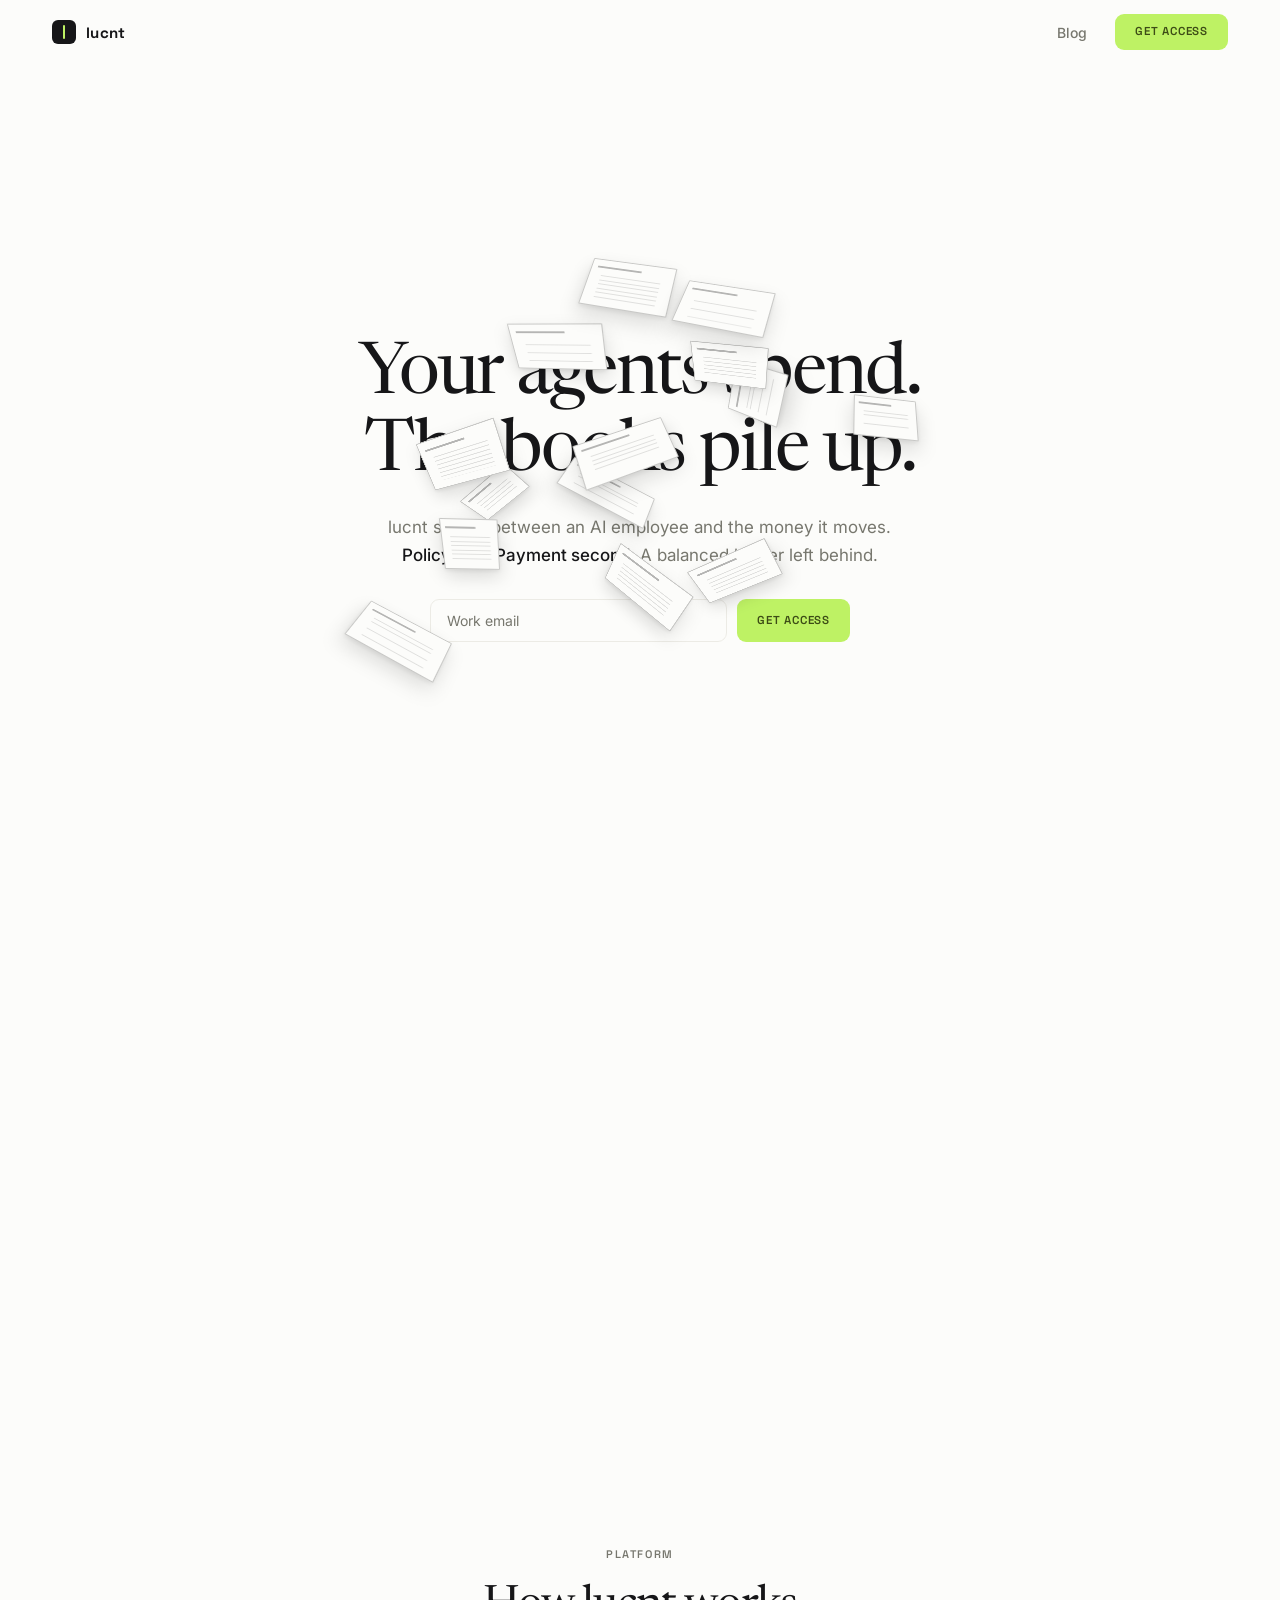
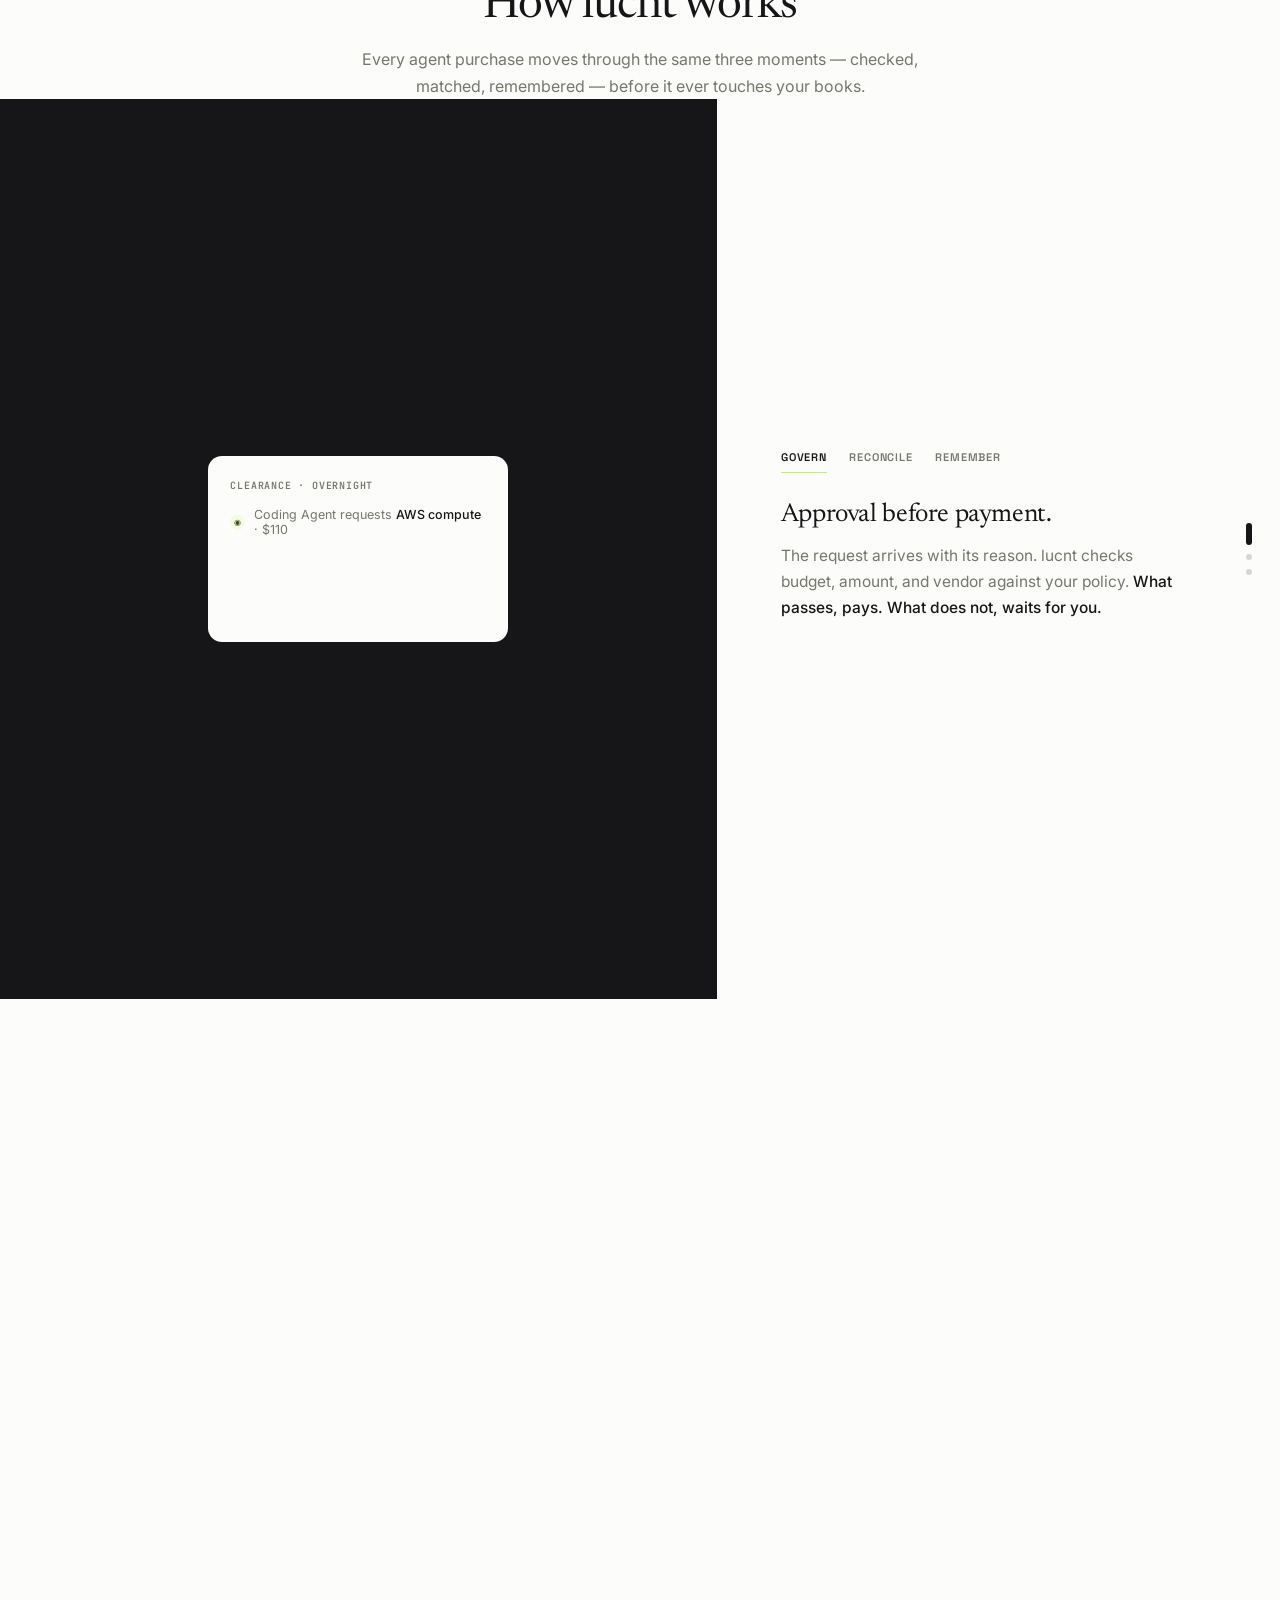
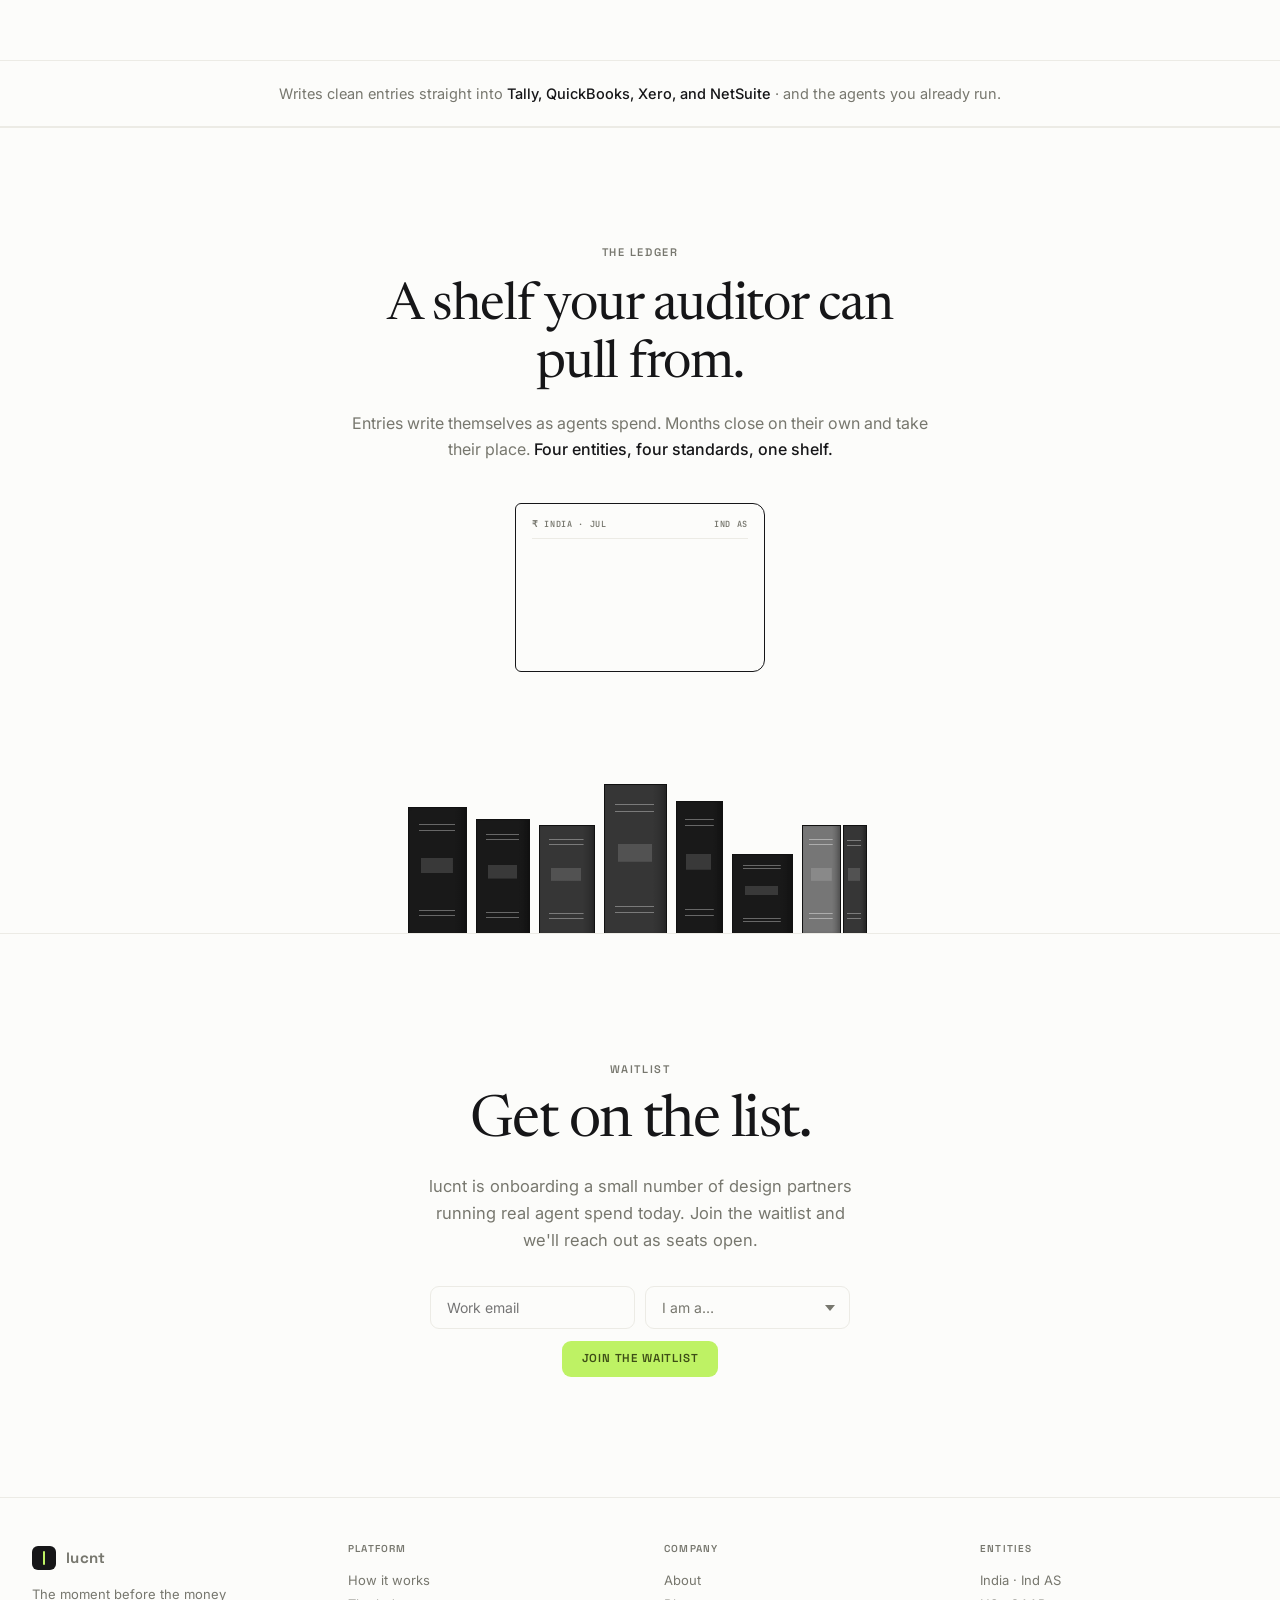
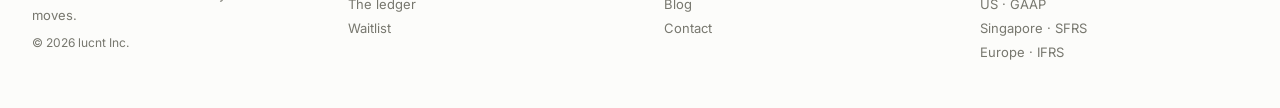
==== lucnt.html @ f4a1ef60 "lucnt website" ====
<!DOCTYPE html>
<html lang="en">
<head>
<meta charset="UTF-8">
<meta name="viewport" content="width=device-width, initial-scale=1.0">
<title>lucnt — Your agents spend. The books write themselves.</title>
<meta name="description" content="lucnt stands between an AI employee and the money it moves. Policy first. Payment second. A balanced ledger left behind.">
<link rel="preconnect" href="https://fonts.googleapis.com">
<link rel="preconnect" href="https://fonts.gstatic.com" crossorigin>
<link href="https://fonts.googleapis.com/css2?family=Newsreader:opsz,wght@6..72,400;6..72,500&family=Space+Grotesk:wght@500;600;700&family=Inter:wght@400;500;600&family=JetBrains+Mono:wght@500;600&display=swap" rel="stylesheet">
<link rel="stylesheet" href="css/styles.css">
<script src="js/main.js" defer></script>
</head>
<body>
<noscript>lucnt governs every purchase an AI agent makes: policy before payment, then balanced, taxed, reconciled books written automatically.</noscript>

<nav id="nav"><div class="in">
  <a class="brand" href="#hero"><span class="markq"></span>lucnt</a>
  <div class="nav-actions">
    <a class="nav-link" href="#blog">Blog</a>
    <a class="btn-lime" href="#cta">Get access</a>
  </div>
</div></nav>

<div id="bookLayer" aria-hidden="true"></div>

<div class="spaPage active" id="page-home">

<!-- ===== HERO ===== -->
<section id="hero">
  <div class="heroCopy">
    <h1 class="rv">Your agents spend.<br>The books pile up.</h1>
    <p class="sub rv">lucnt stands between an AI employee and the money it moves. <b>Policy first. Payment second.</b> A balanced ledger left behind.</p>
    <form class="cap rv" data-cap name="hero-access" method="POST" data-netlify="true" netlify-honeypot="bot-field">
      <input type="hidden" name="form-name" value="hero-access">
      <p hidden><label>Don't fill this out if you're human: <input name="bot-field"></label></p>
      <label class="sr-only" for="em1">Work email</label>
      <input id="em1" name="email" type="email" required placeholder="Work email">
      <button class="btn-lime" type="submit">Get access</button>
    </form>
  </div>
</section>

<!-- scroll-driven organize runway: the fallen books straighten into a shelf as this scrolls by -->
<div id="bridge"></div>

<!-- ===== PLATFORM ===== -->
<section id="plat">
  <div class="platIntro">
    <span class="eyebrow rv">Platform</span>
    <h2 class="rv">How lucnt works</h2>
    <p class="rv">Every agent purchase moves through the same three moments &mdash; checked, matched, remembered &mdash; before it ever touches your books.</p>
  </div>
  <div id="platSticky">
    <div class="platFull">
      <div class="canvasPanel" id="canvasPanel">

        <!-- SCENE 1 · GOVERN -->
        <div class="scene s-go on" data-s="0">
          <div class="focal" id="goCard">
            <div class="ft"><span>Clearance &middot; overnight</span><span class="tag" id="goTag">TX-4469</span></div>
            <div class="frow in"><span class="c">&#9673;</span><span>Coding Agent requests <b>AWS compute</b> &middot; $110</span></div>
            <div class="frow" data-r="1"><span class="c">&#10003;</span><span><b>Budget</b> &middot; $320 available</span></div>
            <div class="frow" data-r="2"><span class="c">&#10003;</span><span><b>Ceiling</b> &middot; $110 is under $200</span></div>
            <div class="frow" data-r="3"><span class="c hold">&#9679;</span><span><b>Vendor</b> &middot; AWS not pre-approved</span></div>
            <span class="focalBtn" id="goBtn">&#10003; Approve AWS for Coding</span>
            <span class="focalStamp" id="goStamp">APPROVED &middot; TX-4469</span>
          </div>
        </div>

        <!-- SCENE 2 · RECONCILE -->
        <div class="scene s-rc" data-s="1">
          <div class="focal" id="rcCard">
            <div class="ft"><span>Reconcile &middot; INV-OA-4471</span><span class="tag" id="rcTag">1 HELD</span></div>
            <div class="frow in"><span class="c">&#10003;</span><span><b>Invoice</b> &middot; &#8377;15,299 matched</span></div>
            <div class="frow" data-r="1"><span class="c">&#10003;</span><span><b>Payment</b> &middot; card 0072 matched</span></div>
            <div class="frow" data-r="2"><span class="c">&#10003;</span><span><b>Journal</b> &middot; JE-4471 balanced</span></div>
            <div class="frow" data-r="3"><span class="c bad">&#33;</span><span><b>Duplicate</b> &middot; &#8377;15,299 seen twice</span></div>
            <div class="frow" data-r="4"><span class="c">&#8635;</span><span><b>Refund</b> &middot; filed automatically</span></div>
          </div>
        </div>

        <!-- SCENE 3 · REMEMBER -->
        <div class="scene s-me" data-s="2">
          <div class="focal" id="meCard">
            <div class="ft"><span>Policy memory</span><span class="tag" id="meTag">UPDATED</span></div>
            <div class="frow in"><span class="c">&#10003;</span><span>GPT&#8209;5 routes above 128K only</span></div>
            <div class="frow" data-r="1"><span class="c">&#10003;</span><span>Canva spend always needs a receipt</span></div>
            <div class="frow" data-r="2"><span class="c">&#10003;</span><span>Ops team flies standard tier</span></div>
            <div class="frow" data-r="3"><span class="c hold">&#9673;</span><span>New: route summaries to <b>Claude</b> &middot; saves &#8377;18.4L/yr</span></div>
            <span class="focalBtn" id="meBtn">Apply this policy</span>
            <span class="focalStamp" id="meStamp">POLICY UPDATED &middot; BY MEMORY</span>
          </div>
        </div>

      </div>
      <div class="platCopy">
        <div class="tabs">
          <span class="pill on" data-t="0">Govern</span>
          <span class="pill" data-t="1">Reconcile</span>
          <span class="pill" data-t="2">Remember</span>
        </div>
        <div class="chapters">
          <div class="chapter on" data-c="0">
            <h3>Approval before payment.</h3>
            <p>The request arrives with its reason. lucnt checks budget, amount, and vendor against your policy. <b>What passes, pays. What does not, waits for you.</b></p>
          </div>
          <div class="chapter" data-c="1">
            <h3>Everything finds its match.</h3>
            <p>Invoices meet payments meet entries. Duplicates cancel themselves and file the refund. <b>The one true exception is set aside with a name on it.</b></p>
          </div>
          <div class="chapter" data-c="2">
            <h3>Decisions become memory.</h3>
            <p>Every ruling is kept. When the same question returns, lucnt already knows. <b>And it tells you when the policy itself should change.</b></p>
          </div>
        </div>
      </div>
    </div>
    <div class="dotRail"><span class="dot on" data-d="0"></span><span class="dot" data-d="1"></span><span class="dot" data-d="2"></span></div>
  </div>

  <!-- mobile stacked chapters -->
  <div class="m-ch"><span class="pillm">Govern</span><h3>Approval before payment.</h3><p>Budget, amount, and vendor checked against your policy before money moves. What passes, pays. What does not, waits for you.</p></div>
  <div class="m-ch"><span class="pillm">Reconcile</span><h3>Everything finds its match.</h3><p>Invoices meet payments meet entries. Duplicates cancel themselves and file the refund.</p></div>
  <div class="m-ch"><span class="pillm">Remember</span><h3>Decisions become memory.</h3><p>Every ruling is kept, and lucnt tells you when the policy itself should change.</p></div>
</section>

<!-- ===== WORKS WITH ===== -->
<section id="strip">
  <p>Writes clean entries straight into <b>Tally, QuickBooks, Xero, and NetSuite</b> &middot; and the agents you already run.</p>
</section>

<!-- ===== BOOKS ===== -->
<section id="books">
  <div class="head">
    <span class="eyebrow rv">The ledger</span>
    <h2 class="rv">A shelf your auditor can pull from.</h2>
    <p class="lead rv">Entries write themselves as agents spend. Months close on their own and take their place. <b>Four entities, four standards, one shelf.</b></p>
  </div>
  <div class="ledgerStage" aria-hidden="true">
    <div class="page" id="ledgerPage">
      <div class="ph"><span>&#8377; INDIA &middot; JUL</span><span>IND AS</span></div>
      <div class="je"><span><b>Dr</b> R&amp;D Software</span><span>15,299</span></div>
      <div class="je"><span><b>Dr</b> Input IGST 18%</span><span>2,754</span></div>
      <div class="je"><span><b>Cr</b> OpenAI payable</span><span>18,053</span></div>
      <div class="je"><span><b>Cr</b> Output IGST RCM</span><span>2,754</span></div>
      <div class="bal">BALANCED &#10003;</div>
    </div>
  </div>
  <div class="shelf" id="shelfBooks" aria-hidden="true"></div>
</section>

<!-- ===== CTA ===== -->
<section id="cta">
  <span class="eyebrow">Waitlist</span>
  <h2>Get on the list.</h2>
  <p class="body">lucnt is onboarding a small number of design partners running real agent spend today. Join the waitlist and we'll reach out as seats open.</p>

  <form class="wait" id="waitForm" name="waitlist" method="POST" data-netlify="true" netlify-honeypot="bot-field">
    <input type="hidden" name="form-name" value="waitlist">
    <p hidden><label>Don't fill this out if you're human: <input name="bot-field"></label></p>
    <div class="waitRow">
      <label class="sr-only" for="wEmail">Work email</label>
      <input id="wEmail" name="email" type="email" required placeholder="Work email">
      <label class="sr-only" for="wRole">Your role</label>
      <select id="wRole" name="role">
        <option value="">I am a&hellip;</option>
        <option>Founder</option>
        <option>Finance / Ops</option>
        <option>Engineer</option>
        <option>Just curious</option>
      </select>
    </div>
    <button class="btn-lime" type="submit">Join the waitlist</button>
  </form>

  <div class="waitDone" id="waitDone">
    <span class="waitCheck">&#10003;</span>
    <p><b>You're on the list.</b> We read every request personally and reach out as design-partner seats open.</p>
  </div>
</section>

<footer><div class="in">
  <div class="col">
    <a class="brand" href="#hero"><span class="markq"></span>lucnt</a>
    <p class="tag">The moment before the money moves.</p>
    <p class="c">&copy; 2026 lucnt Inc.</p>
  </div>
  <div class="col"><span class="lbl">Platform</span><a href="#plat">How it works</a><a href="#books">The ledger</a><a href="#cta">Waitlist</a></div>
  <div class="col"><span class="lbl">Company</span><a href="#hero">About</a><a href="#blog">Blog</a><a href="#cta">Contact</a></div>
  <div class="col"><span class="lbl">Entities</span><a href="#books">India &middot; Ind AS</a><a href="#books">US &middot; GAAP</a><a href="#books">Singapore &middot; SFRS</a><a href="#books">Europe &middot; IFRS</a></div>
</div></footer>

</div><!-- /page-home -->

<!-- ===== BLOG INDEX ===== -->
<div class="spaPage" id="page-blog">
  <div class="blogWrap">
    <div class="head">
      <span class="eyebrow">Blog</span>
      <h1>Notes on agents that spend.</h1>
      <p>What we're learning about AI employees, their money, and the books that have to keep up with both.</p>
    </div>
    <div class="blogList">
      <a class="post" href="#post-agent-economy">
        <span class="meta">01 &middot; The agent economy</span>
        <h2>Your business already has a new employee with a company card.</h2>
        <p>AI agents are booking compute, renewing subscriptions, and hiring contractors, often before anyone signs off. Here is what changes when the spender is not a person.</p>
        <span class="read">Read the piece &rarr;</span>
      </a>
      <a class="post" href="#post-policy">
        <span class="meta">02 &middot; How lucnt thinks</span>
        <h2>Approval has to happen before the money moves, not after.</h2>
        <p>Most finance tools are built to record what already happened. That works for humans, who ask first. Agents don't. Here is why the check has to move upstream of the payment.</p>
        <span class="read">Read the piece &rarr;</span>
      </a>
      <a class="post" href="#post-books">
        <span class="meta">03 &middot; Under the hood</span>
        <h2>Four currencies, four standards, one shelf that closes itself.</h2>
        <p>A single agent decision can trigger IGST in India, sales tax questions in the US, and a GST reverse charge in Singapore, all from one line of code. Here is how that becomes a balanced ledger.</p>
        <span class="read">Read the piece &rarr;</span>
      </a>
    </div>
  </div>
</div>

<!-- ===== POST 1 ===== -->
<div class="spaPage" id="page-post-agent-economy">
  <article>
    <a class="back" href="#blog">&larr; Blog</a>
    <h1>Your business already has a new employee with a company card.</h1>
    <p class="dek">It doesn't sleep, doesn't ask before it buys, and doesn't know what a chart of accounts is. It's already spending your money.</p>
    <p class="byline">lucnt team &middot; agent economy</p>
    <div class="artBody">
      <p>Somewhere in your stack right now, an agent is deciding whether to spend money. It might be a coding assistant reaching for a bigger compute tier at 3am. It might be a research agent renewing a data subscription it started last month. It might be an ops agent booking a contractor to fix something before a human even knew it was broken.</p>
      <p>None of these are hypothetical. They are the ordinary, unglamorous behavior of tools that were built to get a job done, and spending money is now part of getting the job done. <b>The agent isn't asking for a budget. It's just moving.</b></p>
      <h2>The finance stack assumed a human would click "pay"</h2>
      <p>Every tool your finance team already owns, QuickBooks, Ramp, Brex, NetSuite, was designed around a simple assumption: a person decides to spend, then the software records it. The person is the control. The software is the memory.</p>
      <p>That assumption quietly breaks the moment the spender is a machine. An agent doesn't pause to consider whether $400 on a new API tier is a reasonable idea this month. It doesn't know your vendor is supposed to be pre-approved. It doesn't file a tax code. It just spends, because spending was the fastest way to finish the task it was given.</p>
      <p class="pull">The control humans provided for free, judgment before the transaction, doesn't exist for agents unless someone builds it in.</p>
      <h2>Volume changes the shape of the problem</h2>
      <p>A single overspending employee is a conversation with their manager. A single agent making the same kind of decision, at machine speed, across every task it runs, is a pattern. Multiply that by every agent your company now runs, coding, research, ops, support, and the pattern becomes the majority of your transaction volume before anyone notices it happened.</p>
      <p>This isn't a warning about AI running wild. Most of these decisions are fine. The problem is that "mostly fine" isn't good enough for money, and there has never been a layer built to tell the difference between the decision that's fine and the one that isn't, <b>before</b> the payment clears.</p>
      <h2>What actually needs to change</h2>
      <p>Not the agents. They're doing their job. What needs to change is where the check happens. Today, oversight happens after the fact, in a monthly close, in a surprised Slack message from finance, in a reconciliation that finds the anomaly three weeks too late.</p>
      <p>The fix isn't slowing the agents down. It's moving the judgment earlier, into the half-second between the decision and the transaction, so policy gets a vote before the money moves instead of a postmortem after it's gone.</p>
    </div>
    <div class="cta-inline">
      <p>That's the layer lucnt builds. One call, <b>agent.spend(vendor, amount, reason)</b>, checks policy before payment and leaves a balanced, tax-correct entry behind it.</p>
      <a href="#cta">See how it works</a>
    </div>
  </article>
</div>

<!-- ===== POST 2 ===== -->
<div class="spaPage" id="page-post-policy">
  <article>
    <a class="back" href="#blog">&larr; Blog</a>
    <h1>Approval has to happen before the money moves, not after.</h1>
    <p class="dek">A human asks permission because asking is free and being wrong is expensive. An agent has no reason to ask, unless you give it one.</p>
    <p class="byline">lucnt team &middot; how lucnt thinks</p>
    <div class="artBody">
      <p>Think about how spend approval actually works for a person. Someone wants to buy a $2,000 tool. They open a request, a manager looks at it, and money moves only after a human has said yes. The check happens <b>before</b> the transaction, and it happens because asking first is simply what people do when the money isn't theirs.</p>
      <p>Now think about how the same request looks coming from an agent. There is no pause. There is no instinct to check with someone first. The agent's job is to finish the task, and if finishing the task means buying the tool, it buys the tool. It isn't being reckless. It's doing exactly what it was told, at a speed no approval workflow built for humans was designed to catch.</p>
      <h2>Why "record it and review it later" doesn't work here</h2>
      <p>Most financial software, including the good, expensive kind, is built around a single pattern: transaction happens, then software records it, categorizes it, and eventually someone reviews it. That pattern works fine when a human already did the judgment part before the transaction. The software's job was only ever to remember, not to decide.</p>
      <p>Take that same pattern and point it at agent spend, and the judgment step is simply missing. You get a perfect, well-organized record of decisions nobody checked. The books close on time. The problem is what's already inside them.</p>
      <p class="pull">A ledger that's accurate after the fact isn't the same thing as a ledger that was ever in control.</p>
      <h2>Moving the check upstream</h2>
      <p>The fix is not more dashboards or faster reconciliation. It's moving the decision to the only place it can still matter: before the payment executes. Budget, vendor, and amount get checked against policy in the same half-second the agent tries to spend. If the request clears, it pays immediately, with no human in the loop for the routine case. If it doesn't, it waits, with a clear reason attached, for the person who should actually decide.</p>
      <p>This is a small architectural difference with a large practical one. It means the agent still moves at agent speed for the 95% of decisions that are genuinely fine, and a human only sees the request that was actually worth their attention. Nobody is reviewing a spreadsheet of everything. Someone is approving the one thing that needed a person.</p>
      <h2>What this means for a finance team</h2>
      <p>It means the job changes from archaeology to governance. Instead of digging through a month of transactions looking for what an agent shouldn't have bought, a controller sets the policy once, budgets, vendors, ceilings, and the system enforces it at the only moment enforcement can work: before the money is gone.</p>
    </div>
    <div class="cta-inline">
      <p>This is the whole idea behind <b>agent.spend(vendor, amount, reason)</b>: policy runs first, payment runs second, and the ledger is a byproduct of a decision that was already correct.</p>
      <a href="#plat">See how the check runs</a>
    </div>
  </article>
</div>

<!-- ===== POST 3 ===== -->
<div class="spaPage" id="page-post-books">
  <article>
    <a class="back" href="#blog">&larr; Blog</a>
    <h1>Four currencies, four standards, one shelf that closes itself.</h1>
    <p class="dek">An agent doesn't know it just triggered a reverse charge in three countries. It just knows the task is done.</p>
    <p class="byline">lucnt team &middot; under the hood</p>
    <div class="artBody">
      <p>Picture a research agent that needs a better model for a difficult task. It's routed through your infrastructure in Singapore, billed in US dollars, used by a team that reports in India, and the invoice technically belongs to a European entity that holds the vendor contract. One decision. Four jurisdictions.</p>
      <p>To the agent, this is a single, simple action: call the API, get the answer, move on. To your books, it's four separate obligations that all have to be correct at once.</p>
      <div class="tablewrap">
        <div class="trow2 head"><span>Entity</span><span>Standard</span><span>Tax treatment</span></div>
        <div class="trow2"><span>India</span><span>Ind AS</span><span>18% IGST, reverse charge</span></div>
        <div class="trow2"><span>United States</span><span>US GAAP</span><span>No VAT, &sect;174A R&amp;D expensing</span></div>
        <div class="trow2"><span>Singapore</span><span>SFRS</span><span>9% GST, reverse charge</span></div>
        <div class="trow2"><span>Ireland (EU)</span><span>IFRS</span><span>23% VAT, reverse charge</span></div>
      </div>
      <h2>Why this used to be a human's job</h2>
      <p>Multi-entity accounting has always required someone who understood all four of those rows at once, and knew which one applied to which transaction. That's a real, specialized skill, and it's exactly why closing the books took days instead of minutes: a person had to look at the transaction, work out where it actually sat, and write the correct entry by hand.</p>
      <p>Agents don't change what's required. They change how often it's required. A finance team that used to see a handful of cross-border transactions a week now sees them constantly, because an agent doesn't take weekends and doesn't wait for a convenient batch of similar purchases to review together.</p>
      <p class="pull">The rules didn't get simpler. The frequency just stopped being something a person could keep up with.</p>
      <h2>What "the books write themselves" actually means</h2>
      <p>It doesn't mean skipping the accounting. It means the same judgment a skilled controller would apply, which entity, which standard, which tax treatment, runs automatically the moment the agent's request clears policy. The debit and credit lines, the correct IGST or VAT treatment, the currency conversion, all of it gets written in the same motion as the approval, not reconstructed later from a pile of receipts.</p>
      <p>Each entity keeps its own shelf: India under Ind AS, the US under GAAP, Singapore under SFRS, Ireland under IFRS. When a month closes, it closes because every entry in it was already correct, not because someone spent three days making it correct after the fact.</p>
      <h2>The part that actually matters to an auditor</h2>
      <p>A balanced ledger is table stakes. What an auditor actually wants is a reason attached to every line: why this vendor was approved, why this entity absorbed the cost, why this tax treatment applied. That reasoning is what usually gets lost when books are reconstructed after the spend. It's the one thing that has to survive if the books are going to be trusted, not just balanced.</p>
    </div>
    <div class="cta-inline">
      <p>Every entry lucnt writes carries the reasoning that produced it, so the shelf your auditor pulls from is never just numbers.</p>
      <a href="#books">See the ledger</a>
    </div>
  </article>
</div>
</body>
</html>
---- css/styles.css ----
/* lucnt — styles. Design tokens live in :root; sections are grouped by comment banners. */
:root{
  --paper:#FCFCFA;
  --ink:#161618; --gray:#77776E;
  --faint:#ECEBE5;
  --lime:#BEF264; --lime-ink:#3D4D16; --limewash:#F4FBE3;
  --serif:"Newsreader",Georgia,serif;
  --grot:"Space Grotesk",Inter,sans-serif;
  --mono:"JetBrains Mono",ui-monospace,monospace;
  --soft:cubic-bezier(.4,0,.2,1);
  --snap:cubic-bezier(.3,1.35,.5,1);
}
*{margin:0;padding:0;box-sizing:border-box}
html{scroll-behavior:smooth}
body{background:var(--paper);color:var(--ink);font:400 16px/1.6 Inter,system-ui,sans-serif;-webkit-font-smoothing:antialiased;overflow-x:hidden}
::selection{background:var(--lime);color:var(--ink)}
a{color:inherit;text-decoration:none}
button{font:inherit;border:none;background:none;cursor:pointer;color:inherit}
.eyebrow{font:600 11px/1 var(--grot);letter-spacing:.14em;text-transform:uppercase;color:var(--gray)}
.rv{opacity:0;transform:translateY(10px);transition:opacity .6s var(--soft),transform .6s var(--soft)}
.rv.in{opacity:1;transform:none}
.sr-only{position:absolute;width:1px;height:1px;padding:0;margin:-1px;overflow:hidden;clip:rect(0,0,0,0);white-space:nowrap;border:0}

/* ===== NAV ===== */
nav{position:fixed;top:0;left:0;right:0;z-index:60;border-bottom:1px solid transparent;transition:background .25s,border-color .25s}
nav.solid{background:rgba(252,252,250,.92);backdrop-filter:blur(8px);border-color:var(--faint)}
nav .in{max-width:1240px;margin:0 auto;padding:0 32px;height:64px;display:flex;align-items:center;justify-content:space-between}
.brand{display:flex;align-items:center;gap:10px;font:700 15px/1 var(--grot);letter-spacing:.02em}
.markq{width:24px;height:24px;border-radius:6px;background:var(--ink);position:relative}
.markq::before{content:"";position:absolute;left:11px;top:5px;bottom:5px;width:2px;background:var(--lime);border-radius:2px}
.btn-lime{display:inline-flex;align-items:center;gap:8px;background:var(--lime);color:var(--lime-ink);font:600 11.5px/1 var(--grot);letter-spacing:.07em;text-transform:uppercase;padding:12px 20px;border-radius:9px;transition:filter .15s}
.btn-lime:hover{filter:brightness(.96)}
.nav-actions{display:flex;align-items:center;gap:28px}
.nav-link{font:500 14px Inter;color:var(--gray)}

/* ===== HERO ===== */
#hero{min-height:100vh;position:relative;display:flex;align-items:center;justify-content:center;overflow:hidden;padding-top:64px}
.heroCopy{text-align:center;padding:0 24px;position:relative;z-index:2}
.heroCopy h1{font:400 clamp(40px,5.6vw,72px)/1.08 var(--serif);letter-spacing:-.03em;max-width:820px;margin:16px auto 0}
.heroCopy .sub{font:400 17px/1.65 Inter;color:var(--gray);max-width:520px;margin:20px auto 0}
.heroCopy .sub b{color:var(--ink);font-weight:500}
.cap{display:flex;gap:10px;max-width:420px;margin:30px auto 0}
.cap input{flex:1;min-width:0;border:1px solid var(--faint);border-radius:9px;padding:12px 16px;font:400 14px Inter;background:var(--paper);color:var(--ink);outline:none}
.cap input::placeholder{color:var(--gray)}
.cap input:focus{border-color:var(--gray)}
.cap-done{display:inline-flex;align-items:center;font:400 14px Inter;color:var(--lime-ink);background:var(--limewash);padding:12px 18px;border-radius:9px}
#bridge{height:60vh}

/* ===== SHELF ENGINE ===== */
.shelf{position:relative;width:100%}
#shelfBooks{height:280px}
/* shared black-and-white book spine (shelf + falling overlay) */
.book,.fbook .book{
  --bk-fill:#161616;
  --bk-line:rgba(255,255,255,.34);
  --bk-label:rgba(255,255,255,.14);
  --bk-sheen:rgba(0,0,0,.22);
  border:1.5px solid #111;overflow:hidden;
  background-color:var(--bk-fill);
  background-repeat:no-repeat;
  background-image:
    linear-gradient(var(--bk-line),var(--bk-line)),
    linear-gradient(var(--bk-line),var(--bk-line)),
    linear-gradient(var(--bk-label),var(--bk-label)),
    linear-gradient(var(--bk-line),var(--bk-line)),
    linear-gradient(var(--bk-line),var(--bk-line)),
    linear-gradient(90deg,transparent 78%,var(--bk-sheen));
  background-size:64% 1.4px,64% 1.4px,56% 12%,64% 1.4px,64% 1.4px,100% 100%;
  background-position:center 13%,center 17.5%,center 45%,center 82.5%,center 87%,0 0;
}
.shelf .book{position:absolute;bottom:0;border-bottom:none;transform-origin:bottom center;box-shadow:inset -2px 0 3px rgba(0,0,0,.12)}
/* pure neutral grayscale — black to white, no warm tint. dark spines dominate, a few light for contrast */
.bk-black{--bk-fill:#0a0a0a}
.bk-ink{--bk-fill:#191919}
.bk-slate{--bk-fill:#363636}
.bk-gray{--bk-fill:#767676;--bk-line:rgba(255,255,255,.40)}
.bk-pale{--bk-fill:#d7d7d7;--bk-line:rgba(0,0,0,.34);--bk-label:rgba(0,0,0,.12);--bk-sheen:rgba(0,0,0,.10)}
.bk-paper{--bk-fill:#efefef;--bk-line:rgba(0,0,0,.36);--bk-label:rgba(0,0,0,.13);--bk-sheen:rgba(0,0,0,.09)}

/* ===== FALLING BOOK OVERLAY (hero -> platform continuity) ===== */
#bookLayer{position:fixed;inset:0;pointer-events:none;z-index:6;overflow:hidden;transition:opacity .5s ease}
#bookLayer.hide{opacity:0}
.fbook{position:absolute;left:0;top:0;overflow:visible;animation:bkIn .5s ease both}
@keyframes bkIn{from{opacity:0}to{opacity:1}}
/* a falling item is a paper page that binds into a book spine as it organizes */
.fbook .skin{position:absolute;inset:0;overflow:hidden}
.fbook .book{opacity:0;box-shadow:inset -2px 0 3px rgba(0,0,0,.14)}
.fbook .paper{
  background:#fcfcfa;border:1px solid rgba(17,17,17,.22);border-radius:1px;
  transform-origin:50% 45%;backface-visibility:hidden;will-change:transform;
  box-shadow:0 9px 20px rgba(0,0,0,.13),0 2px 5px rgba(0,0,0,.07);
  background-repeat:no-repeat;
  background-image:
    linear-gradient(rgba(17,17,17,.30),rgba(17,17,17,.30)),
    repeating-linear-gradient(to bottom,transparent 0 3.5px,rgba(17,17,17,.12) 3.5px 4.5px);
  background-size:54% 2px,72% 58%;
  background-position:15% 15%,center 66%;
}
.fshelf{position:absolute;height:3px;background:#111;border-radius:2px;opacity:0;box-shadow:0 1px 0 rgba(0,0,0,.12)}

/* ===== WORKS-WITH STRIP ===== */
#strip{border-top:1px solid var(--faint);border-bottom:1px solid var(--faint);padding:24px 32px;text-align:center}
#strip p{font:400 14.5px Inter;color:var(--gray)}
#strip b{color:var(--ink);font-weight:500}

/* ===== PLATFORM: full-bleed split ===== */
#plat{height:380vh;position:relative;background:var(--paper)}
.platIntro{max-width:640px;margin:0 auto;padding:100px 32px 0;text-align:center}
.platIntro h2{font:400 clamp(30px,3.8vw,46px)/1.15 var(--serif);letter-spacing:-.024em;margin-top:14px}
.platIntro p{margin-top:14px;font:400 16px/1.65 Inter;color:var(--gray)}
#platSticky{position:sticky;top:0;height:100vh;overflow:hidden}
.platFull{height:100%;display:grid;grid-template-columns:56% 44%}
.canvasPanel{position:relative;background:var(--ink);height:100%;overflow:hidden}
.scene{position:absolute;inset:0;opacity:0;transition:opacity .45s var(--soft);pointer-events:none}
.scene.on{opacity:1;pointer-events:auto}
.platCopy{padding:0 clamp(28px,5vw,72px);display:flex;flex-direction:column;justify-content:center}
.tabs{display:flex;gap:22px;flex-wrap:wrap}
.pill{font:600 11px var(--grot);letter-spacing:.08em;text-transform:uppercase;padding:0 0 8px;color:var(--gray);border-bottom:1.5px solid transparent;transition:all .3s var(--soft);cursor:pointer}
.pill.on{color:var(--ink);border-color:var(--lime)}
.chapters{position:relative;margin-top:26px;min-height:150px;max-width:420px}
.chapter{position:absolute;inset:0;opacity:0;transition:opacity .4s var(--soft)}
.chapter.on{opacity:1}
.chapter h3{font:400 26px/1.3 var(--serif);letter-spacing:-.015em}
.chapter p{margin-top:10px;font:400 15.5px/1.7 Inter;color:var(--gray);max-width:400px}
.chapter p b{color:var(--ink);font-weight:500}
.dotRail{position:absolute;right:28px;top:50%;transform:translateY(-50%);display:flex;flex-direction:column;gap:9px;z-index:5}
.dotRail .dot{width:6px;height:6px;border-radius:3px;background:rgba(22,22,24,.16);transition:all .35s var(--soft);cursor:pointer}
.dotRail .dot.on{height:22px;background:var(--ink)}

/* ---- shared: real product UI, one focal card per scene, grows as rows are appended ---- */
.focal{position:absolute;left:50%;top:50%;transform:translate(-50%,-50%);width:300px;background:var(--paper);border-radius:14px;padding:20px 22px;transition:height .5s var(--soft)}
.focal .ft{font:600 10px var(--mono);letter-spacing:.08em;text-transform:uppercase;color:var(--gray);display:flex;justify-content:space-between;align-items:center}
.focal .ft .tag{background:var(--limewash);color:var(--lime-ink);padding:3px 8px;border-radius:8px;font:600 9px var(--mono);letter-spacing:.05em;opacity:0;transform:scale(.8);transition:all .4s var(--snap)}
.focal .ft .tag.on{opacity:1;transform:scale(1)}
.frow{display:flex;align-items:center;gap:9px;margin-top:0;font:400 12.5px Inter;color:var(--gray);opacity:0;transform:translateY(6px);max-height:0;overflow:hidden;transition:all .45s var(--soft)}
.frow.in{opacity:1;transform:none;max-height:60px;margin-top:13px}
.frow .c{width:15px;height:15px;border-radius:50%;background:var(--limewash);color:var(--lime-ink);display:grid;place-items:center;font-size:8px;flex-shrink:0}
.frow .c.hold{background:var(--faint);color:var(--gray)}
.frow .c.bad{background:#F6E4E4;color:#A34848}
.frow b{color:var(--ink);font-weight:500}
.frow.dissolve{opacity:0!important;max-height:0!important;margin-top:0!important}
.focalBtn{margin-top:15px;display:inline-flex;background:var(--lime);color:var(--lime-ink);font:600 10px var(--grot);letter-spacing:.08em;text-transform:uppercase;padding:9px 16px;border-radius:8px;opacity:0;transform:translateY(6px);transition:all .4s var(--soft)}
.focalBtn.in{opacity:1;transform:none}
.focalBtn.press{transform:scale(.94)}
.focalStamp{margin-top:14px;display:inline-flex;font:600 9.5px var(--mono);letter-spacing:.06em;color:var(--lime-ink);background:var(--limewash);padding:6px 11px;border-radius:12px;opacity:0;transform:scale(.7);transition:all .45s var(--snap)}
.focalStamp.on{opacity:1;transform:scale(1)}
.focalStamp.hide{display:none}

/* ===== BOOKS IDENTITY ===== */
#books{border-top:1px solid var(--faint);padding:110px 0 0;overflow:hidden}
#books .head{text-align:center;max-width:640px;margin:0 auto 40px;padding:0 24px}
#books h2{font:400 clamp(32px,4.2vw,52px)/1.12 var(--serif);letter-spacing:-.024em;margin-top:14px}
#books .lead{margin-top:16px;font:400 16px/1.65 Inter;color:var(--gray)}
#books .lead b{color:var(--ink);font-weight:500}
.ledgerStage{position:relative;max-width:1160px;margin:30px auto 0;padding:0 32px;height:150px}
.page{position:absolute;left:50%;top:0;transform:translateX(-50%);width:250px;background:var(--paper);border:1.5px solid var(--ink);border-radius:6px 12px 12px 6px;padding:14px 16px 12px;transition:transform .7s var(--soft),opacity .5s;transform-origin:left center}
.page .ph{display:flex;justify-content:space-between;font:600 8.5px var(--mono);letter-spacing:.08em;color:var(--gray);text-transform:uppercase;padding-bottom:8px;border-bottom:1px solid var(--faint)}
.page .je{display:flex;justify-content:space-between;font:500 10px var(--mono);color:var(--gray);padding:5.5px 0;border-bottom:1px solid var(--faint);opacity:0;transform:translateX(-6px);transition:all .4s var(--soft)}
.page .je b{color:var(--ink);font-weight:600}
.page.w1 .je:nth-of-type(2),.page.w2 .je:nth-of-type(3),.page.w3 .je:nth-of-type(4),.page.w4 .je:nth-of-type(5){opacity:1;transform:none}
.page .bal{margin-top:8px;text-align:right;font:600 9px var(--mono);color:var(--lime-ink);opacity:0;transition:opacity .4s}
.page.w4 .bal{opacity:1}
.page.closing{transform:translateX(-50%) translateY(118px) perspective(700px) rotateY(-86deg);opacity:0}

/* ===== CTA + FOOTER ===== */
#cta{border-top:1px solid var(--faint);display:flex;flex-direction:column;align-items:center;justify-content:center;padding:130px 32px 120px;text-align:center}
#cta h2{font:400 clamp(34px,4.6vw,58px)/1.1 var(--serif);letter-spacing:-.026em;max-width:760px;margin:16px auto 0}
#cta .body{font:400 16.5px/1.65 Inter;color:var(--gray);max-width:440px;margin:18px auto 0}
.wait{margin-top:32px;display:flex;flex-direction:column;align-items:center;width:100%;max-width:420px}
.wait>button{margin-top:12px}
.waitRow{display:flex;gap:10px;width:100%;flex-wrap:wrap}
.waitRow input,.waitRow select{flex:1;min-width:150px;border:1px solid var(--faint);border-radius:9px;padding:12px 16px;font:400 14px Inter;background:var(--paper);color:var(--ink);outline:none}
.waitRow select{color:var(--gray);appearance:none;background-image:url("data:image/svg+xml,%3Csvg xmlns='http://www.w3.org/2000/svg' width='10' height='6'%3E%3Cpath d='M0 0l5 6 5-6' fill='%2377776E'/%3E%3C/svg%3E");background-repeat:no-repeat;background-position:right 14px center}
.waitRow input:focus,.waitRow select:focus{border-color:var(--gray)}
.wait.hide,.waitDone{display:none}
.waitDone.show{display:flex;align-items:center;gap:14px;margin-top:32px;max-width:440px;text-align:left;border-top:1px solid var(--faint);padding-top:22px}
.waitCheck{flex-shrink:0;width:26px;height:26px;border-radius:50%;border:1.5px solid var(--lime-ink);color:var(--lime-ink);display:grid;place-items:center;font-size:12px;font-weight:600}
.waitDone p{font:400 14.5px/1.6 Inter;color:var(--ink)}

/* ===== SPA PAGE ROUTER ===== */
.spaPage{display:none}
.spaPage.active{display:block;animation:pageIn .4s var(--soft)}
@keyframes pageIn{from{opacity:0;transform:translateY(10px)}to{opacity:1;transform:translateY(0)}}
footer{border-top:1px solid var(--faint);padding:44px 32px}
footer .in{max-width:1240px;margin:0 auto;display:flex;gap:48px;align-items:flex-start}
footer .col{flex:1}
footer .lbl{display:block;font:600 10px var(--grot);letter-spacing:.12em;text-transform:uppercase;color:var(--gray);margin-bottom:13px}
footer a{display:block;font:400 13px Inter;color:var(--gray);padding:4px 0;transition:color .1s}
footer a:hover{color:var(--ink)}
footer .tag{font:400 13px/1.6 Inter;color:var(--gray);margin-top:10px;max-width:230px}
footer .c{font:400 12px Inter;color:var(--gray);margin-top:10px}

/* ===== MOBILE ===== */
.m-ch{display:none}
@media(max-width:820px){
  #hero{padding-top:80px}
  .platIntro{padding-top:70px}
  #plat{height:auto}
  #platSticky{position:static;height:auto;display:block;overflow:visible}
  .platFull{display:block;height:auto}
  .canvasPanel{height:420px}
  .scene{transition:none}
  .platCopy .tabs,.chapters{display:none}
  .dotRail{display:none}
  .m-ch{display:block;margin:44px 20px 0}
  .m-ch .pillm{display:inline-flex;background:var(--lime);color:var(--lime-ink);font:600 10px var(--grot);letter-spacing:.1em;text-transform:uppercase;padding:8px 14px;border-radius:18px}
  .m-ch h3{font:400 22px/1.3 var(--serif);margin-top:12px}
  .m-ch p{margin-top:8px;font:400 14.5px/1.65 Inter;color:var(--gray)}
  .m-ch .canvasPanel{margin-top:16px;height:400px}
  footer .in{display:grid;grid-template-columns:1fr 1fr;gap:30px}
}
@media (prefers-reduced-motion: reduce){
  html{scroll-behavior:auto}
  .rv{opacity:1!important;transform:none!important;transition:none!important}
  .shelf .book{transition:none!important}
}

/* ===== BLOG INDEX ===== */
.blogWrap{max-width:760px;margin:0 auto;padding:150px 32px 80px}
.blogWrap .head h1{font:400 clamp(36px,5vw,54px)/1.12 var(--serif);letter-spacing:-.026em;margin-top:14px}
.blogWrap .head p{margin-top:14px;font:400 17px/1.65 Inter;color:var(--gray);max-width:520px}
.blogList{margin-top:60px;border-top:1px solid var(--faint)}
.post{display:block;padding:36px 0;border-bottom:1px solid var(--faint);transition:opacity .2s;cursor:pointer}
.post:hover{opacity:.72}
.post .meta{font:600 10.5px var(--mono);letter-spacing:.08em;text-transform:uppercase;color:var(--gray)}
.post h2{font:400 28px/1.28 var(--serif);letter-spacing:-.018em;margin-top:10px}
.post p{margin-top:10px;font:400 15.5px/1.65 Inter;color:var(--gray);max-width:600px}
.post .read{margin-top:14px;display:inline-block;font:600 11px var(--grot);letter-spacing:.06em;text-transform:uppercase;color:var(--lime-ink)}

/* ===== ARTICLE ===== */
article{max-width:660px;margin:0 auto;padding:150px 32px 60px}
.back{display:inline-block;font:600 11px var(--grot);letter-spacing:.06em;text-transform:uppercase;color:var(--gray);cursor:pointer}
article h1{font:400 clamp(32px,4.6vw,48px)/1.18 var(--serif);letter-spacing:-.022em;margin-top:18px}
.dek{margin-top:16px;font:400 18px/1.6 Inter;color:var(--gray)}
.byline{margin-top:26px;padding-top:20px;border-top:1px solid var(--faint);font:500 13px var(--mono);color:var(--gray);letter-spacing:.02em}
.artBody{margin-top:44px}
.artBody p{font:400 17px/1.75 Inter;color:#2C2C2E;margin-top:22px;max-width:600px}
.artBody p:first-of-type{margin-top:0}
.artBody b{color:var(--ink);font-weight:500}
.artBody h2{font:400 27px/1.3 var(--serif);letter-spacing:-.015em;margin-top:46px}
.pull{font-style:italic;font:400 24px/1.5 var(--serif);color:var(--ink);margin:38px 0;padding-left:22px;border-left:2px solid var(--lime)}
.tablewrap{margin-top:26px;border-top:1px solid var(--faint)}
.trow2{display:grid;grid-template-columns:1fr 1fr 1.4fr;padding:12px 16px;font:500 13px var(--mono);border-bottom:1px solid var(--faint)}
.trow2:last-child{border-bottom:none}
.trow2 span:first-child{color:var(--ink);font-weight:600}
.trow2 span{color:var(--gray)}
.trow2.head{border-bottom:1.5px solid var(--ink);font:600 10.5px var(--grot);letter-spacing:.08em;text-transform:uppercase;padding-top:0}
.trow2.head span{color:var(--ink)}
.cta-inline{margin-top:52px;padding-top:26px;border-top:1px solid var(--faint)}
.cta-inline p{margin:0;font:400 16px/1.6 Inter;color:var(--ink)}
.cta-inline a{display:inline-block;margin-top:12px;font:600 11px var(--grot);letter-spacing:.06em;text-transform:uppercase;color:var(--lime-ink);border-bottom:1.5px solid var(--lime);padding-bottom:2px;cursor:pointer}
@media(max-width:640px){
  .blogWrap{padding:130px 20px 50px}
  article{padding:130px 20px 40px}
  .trow2{grid-template-columns:1fr 1fr;font-size:12px}
  .trow2 span:last-child{grid-column:1/-1;margin-top:4px}
}
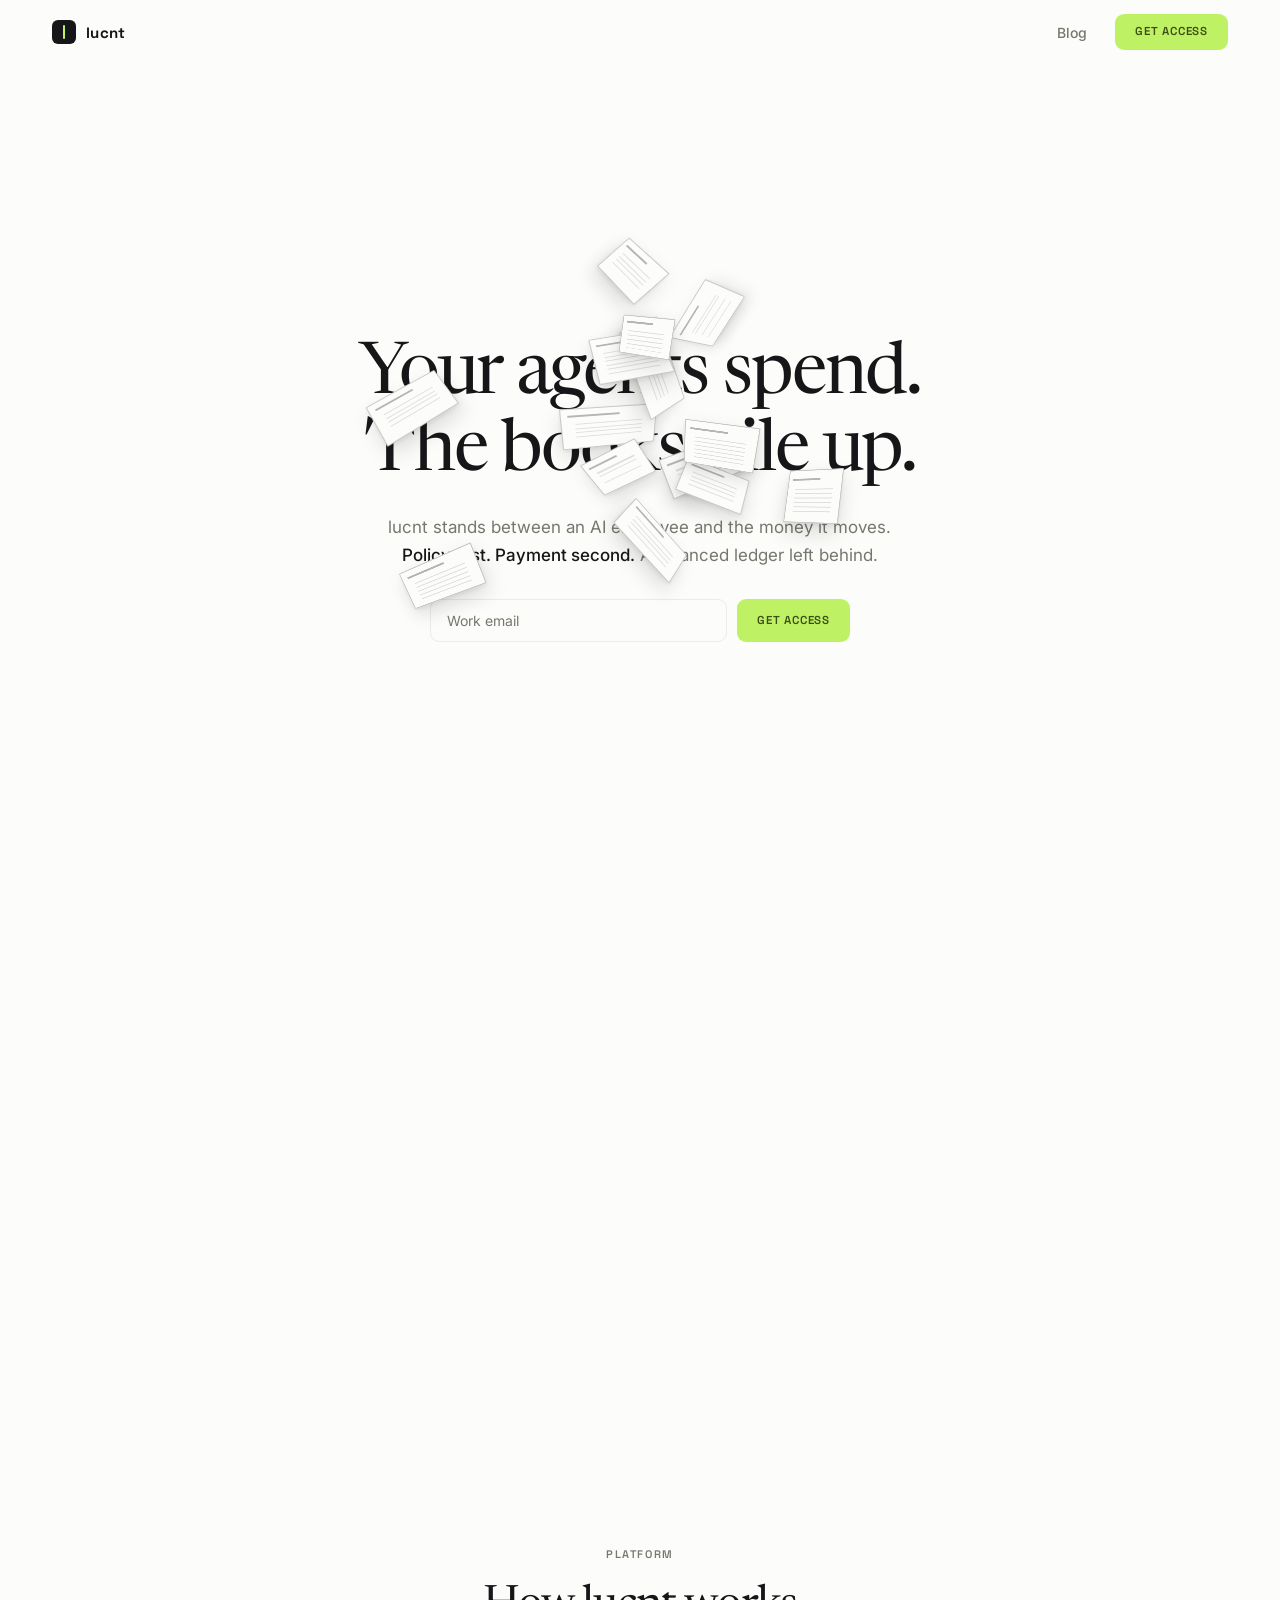
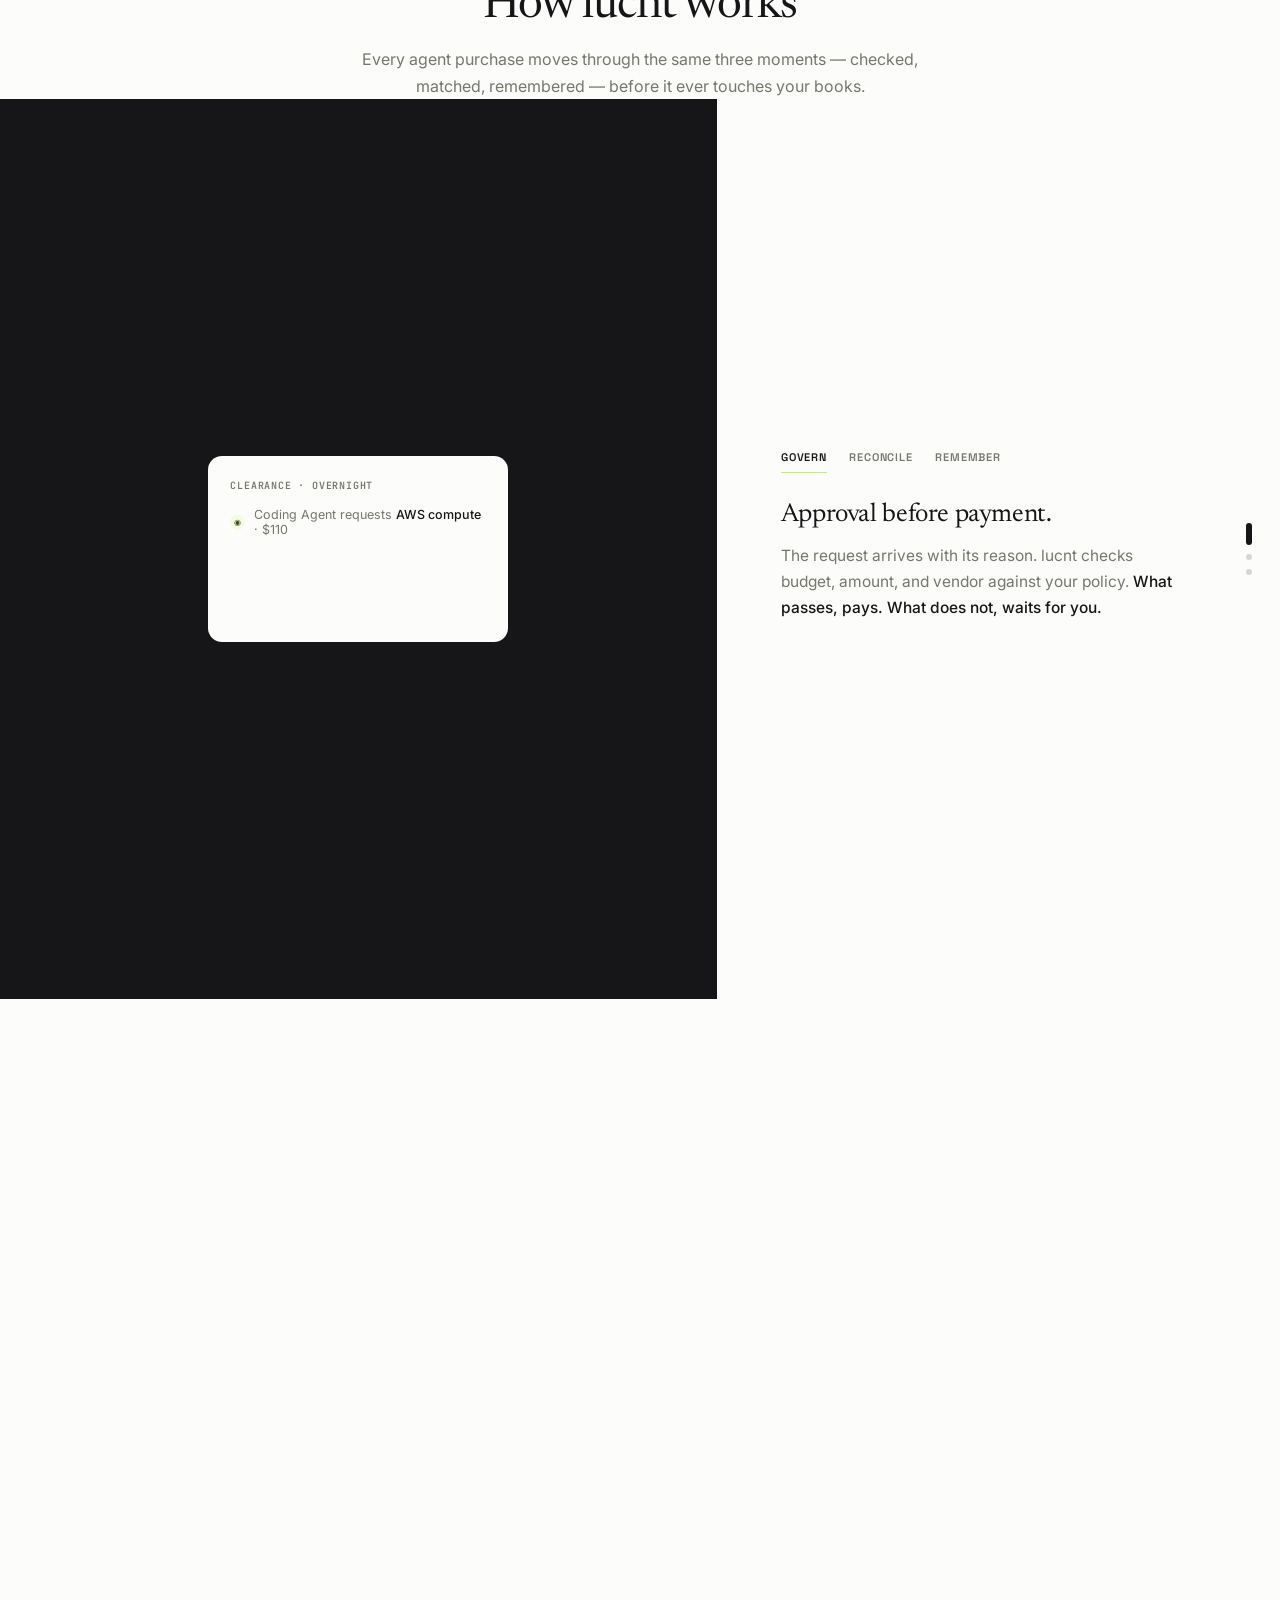
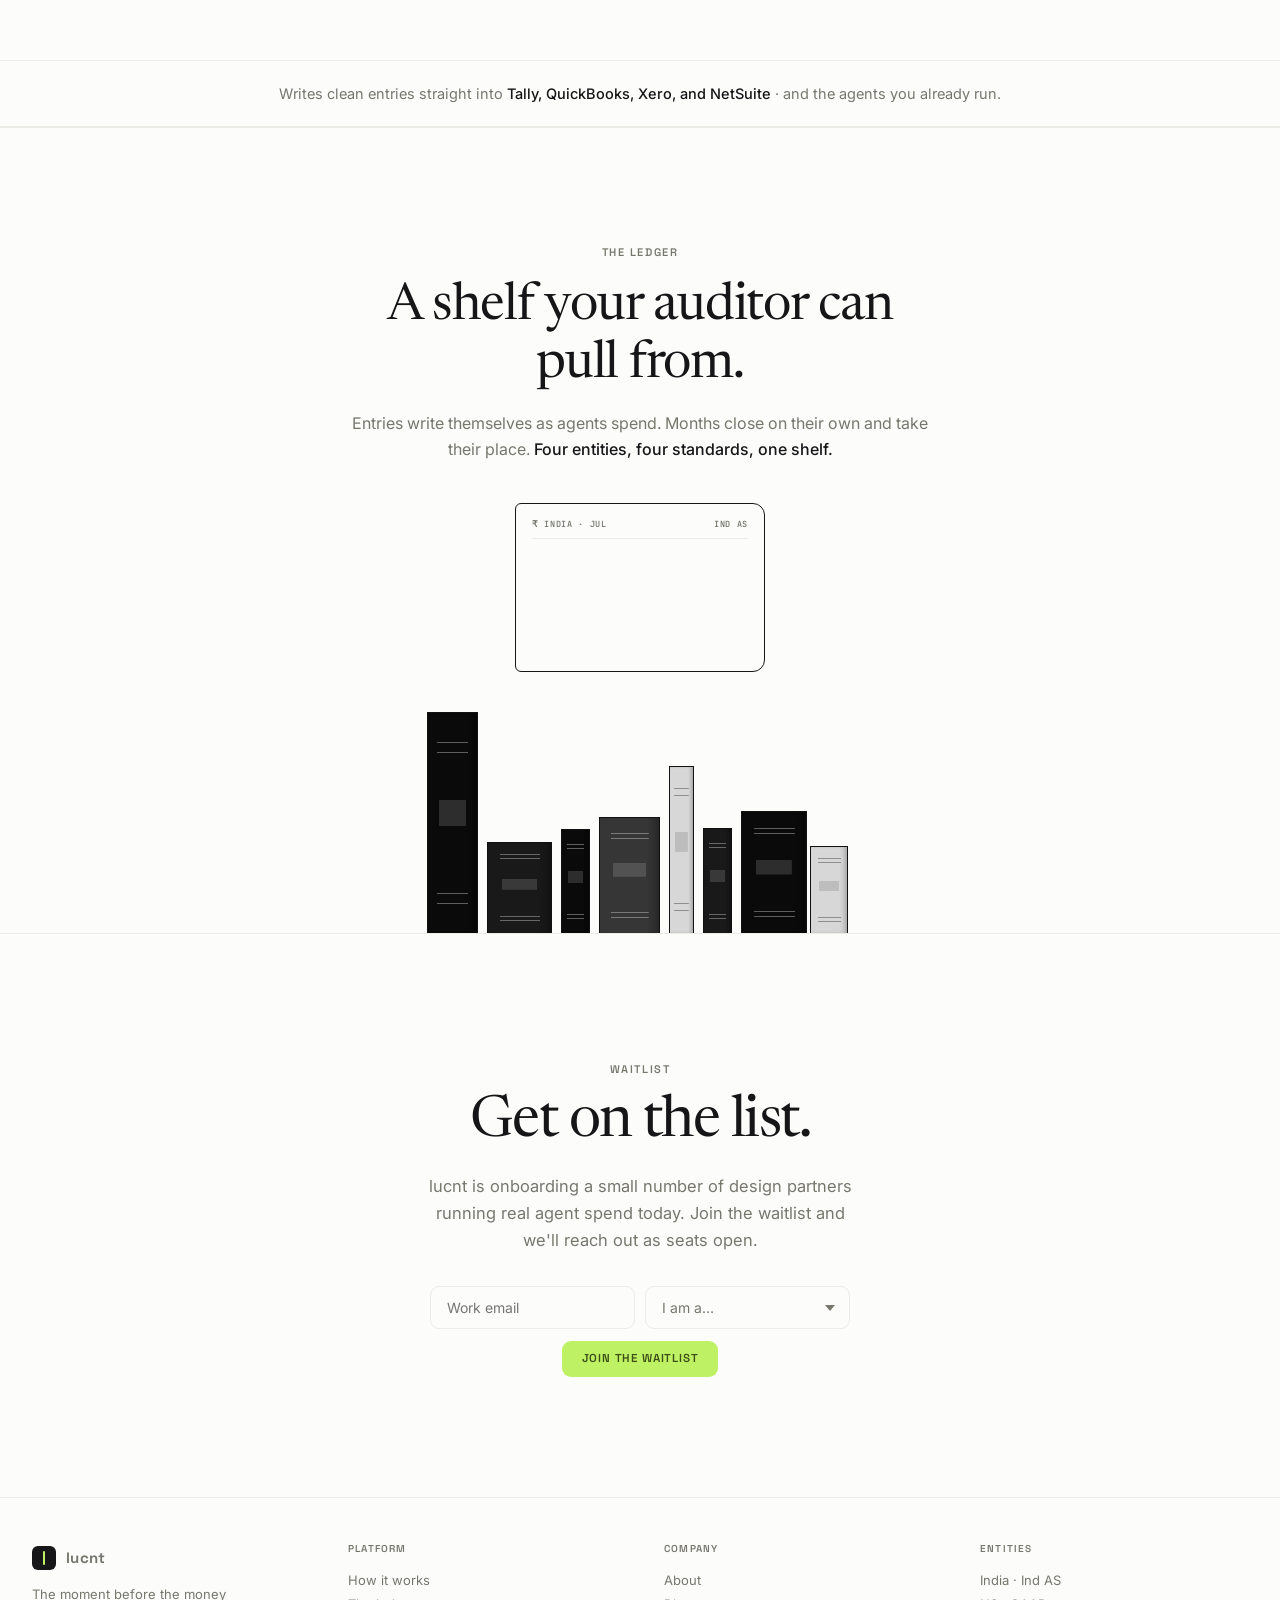
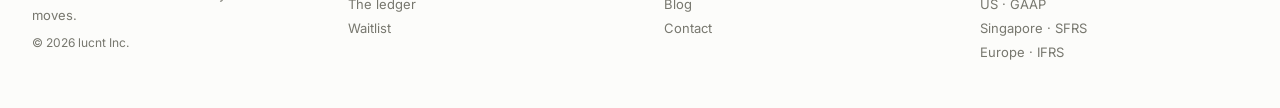
==== commit a2e1d433: "pages" ====
--- a/lucnt.html
+++ b/lucnt.html
@@ -31,11 +31,9 @@
   <div class="heroCopy">
     <h1 class="rv">Your agents spend.<br>The books pile up.</h1>
     <p class="sub rv">lucnt stands between an AI employee and the money it moves. <b>Policy first. Payment second.</b> A balanced ledger left behind.</p>
-    <form class="cap rv" data-cap name="hero-access" method="POST" data-netlify="true" netlify-honeypot="bot-field">
-      <input type="hidden" name="form-name" value="hero-access">
-      <p hidden><label>Don't fill this out if you're human: <input name="bot-field"></label></p>
+    <form class="cap rv" data-cap>
       <label class="sr-only" for="em1">Work email</label>
-      <input id="em1" name="email" type="email" required placeholder="Work email">
+      <input id="em1" type="email" required placeholder="Work email">
       <button class="btn-lime" type="submit">Get access</button>
     </form>
   </div>
@@ -156,14 +154,12 @@
   <h2>Get on the list.</h2>
   <p class="body">lucnt is onboarding a small number of design partners running real agent spend today. Join the waitlist and we'll reach out as seats open.</p>
 
-  <form class="wait" id="waitForm" name="waitlist" method="POST" data-netlify="true" netlify-honeypot="bot-field">
-    <input type="hidden" name="form-name" value="waitlist">
-    <p hidden><label>Don't fill this out if you're human: <input name="bot-field"></label></p>
+  <form class="wait" id="waitForm">
     <div class="waitRow">
       <label class="sr-only" for="wEmail">Work email</label>
-      <input id="wEmail" name="email" type="email" required placeholder="Work email">
+      <input id="wEmail" type="email" required placeholder="Work email">
       <label class="sr-only" for="wRole">Your role</label>
-      <select id="wRole" name="role">
+      <select id="wRole">
         <option value="">I am a&hellip;</option>
         <option>Founder</option>
         <option>Finance / Ops</option>
